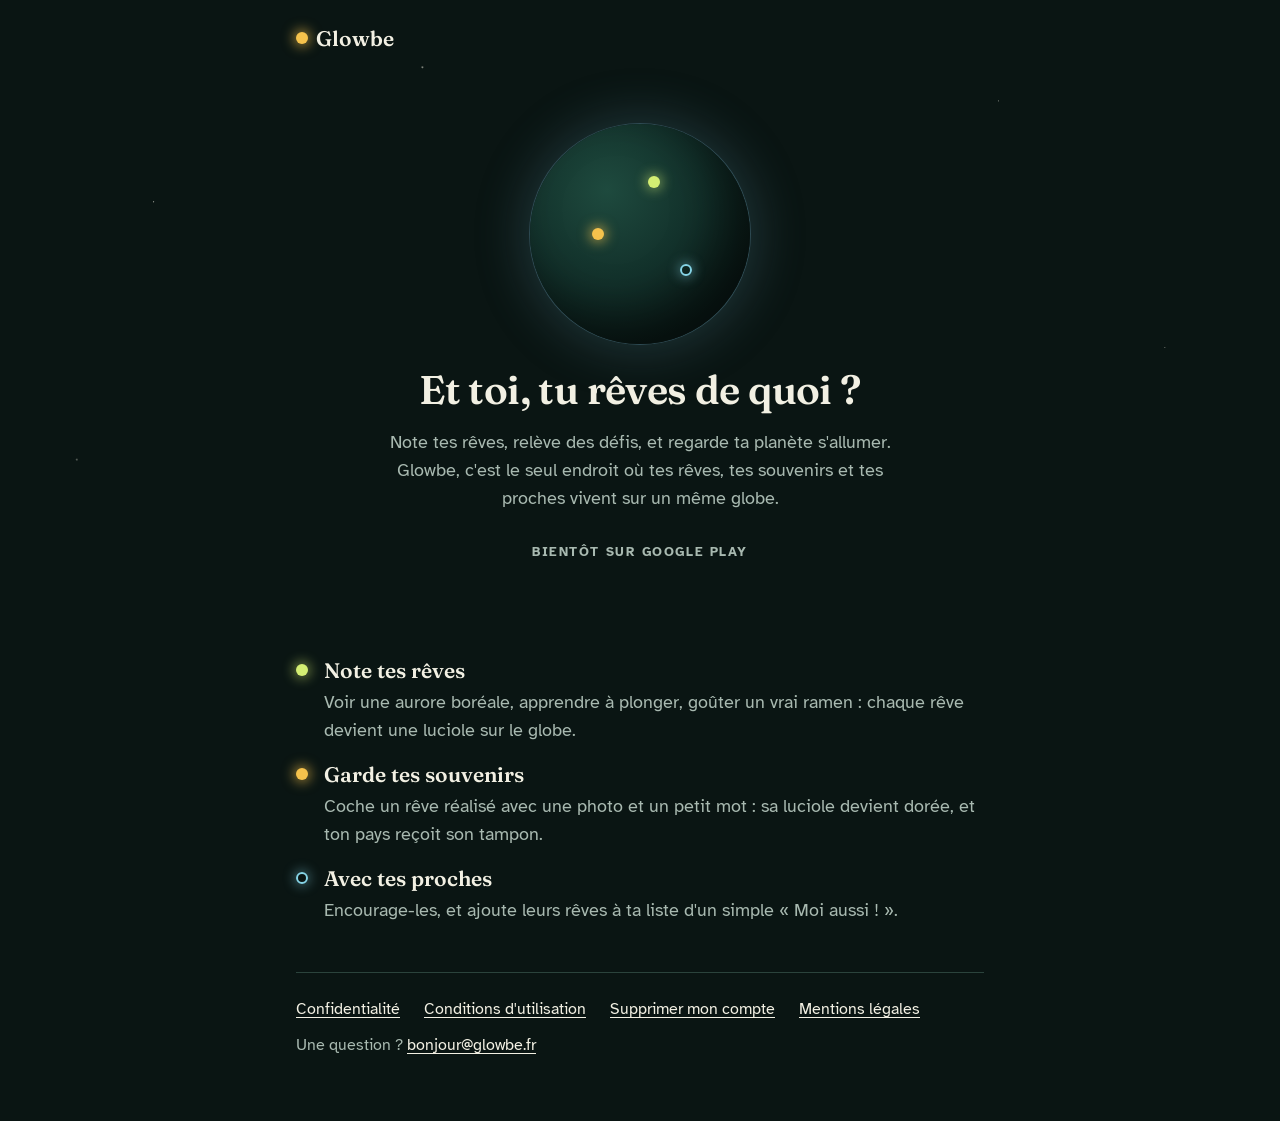
==== index.html @ 61c27f7b "Site glowbe.fr : accueil, confidentialité, conditions, suppression de compte, mentions légales Co-Au" ====
<!doctype html>
<html lang="fr">
<head>
  <meta charset="utf-8">
  <meta name="viewport" content="width=device-width, initial-scale=1">
  <title>Glowbe – Bucket list &amp; défis</title>
  <meta name="description" content="Glowbe, l'app de bucket list où tes rêves, tes souvenirs et tes proches vivent sur un même globe.">
  <link rel="icon" href="data:image/svg+xml,%3Csvg xmlns='http://www.w3.org/2000/svg' viewBox='0 0 32 32'%3E%3Crect width='32' height='32' rx='8' fill='%230A1513'/%3E%3Ccircle cx='16' cy='16' r='7' fill='%23F5C24C'/%3E%3C/svg%3E">
  <link rel="stylesheet" href="style.css">
</head>
<body>
  <div class="wrap">
    <header class="top">
      <a class="brand" href="./"><span class="firefly" aria-hidden="true"></span>Glowbe</a>
    </header>

    <main class="hero">
      <div class="globe" aria-hidden="true">
        <span class="firefly todo" style="top:52px;left:118px"></span>
        <span class="firefly" style="top:104px;left:62px"></span>
        <span class="firefly friend" style="top:140px;left:150px"></span>
      </div>
      <h1>Et toi, tu rêves de quoi&nbsp;?</h1>
      <p class="lead">Note tes rêves, relève des défis, et regarde ta planète s'allumer. Glowbe, c'est le seul endroit où tes rêves, tes souvenirs et tes proches vivent sur un même globe.</p>
      <p class="label">Bientôt sur Google Play</p>
    </main>

    <section class="features" aria-label="Ce que fait Glowbe">
      <div class="feature">
        <span class="firefly todo" aria-hidden="true"></span>
        <div><h3>Note tes rêves</h3><p>Voir une aurore boréale, apprendre à plonger, goûter un vrai ramen&nbsp;: chaque rêve devient une luciole sur le globe.</p></div>
      </div>
      <div class="feature">
        <span class="firefly" aria-hidden="true"></span>
        <div><h3>Garde tes souvenirs</h3><p>Coche un rêve réalisé avec une photo et un petit mot&nbsp;: sa luciole devient dorée, et ton pays reçoit son tampon.</p></div>
      </div>
      <div class="feature">
        <span class="firefly friend" aria-hidden="true"></span>
        <div><h3>Avec tes proches</h3><p>Encourage-les, et ajoute leurs rêves à ta liste d'un simple «&nbsp;Moi aussi&nbsp;!&nbsp;».</p></div>
      </div>
    </section>

    <footer class="foot">
      <nav aria-label="Informations">
        <a href="confidentialite/">Confidentialité</a>
        <a href="conditions/">Conditions d'utilisation</a>
        <a href="supprimer-mon-compte/">Supprimer mon compte</a>
        <a href="mentions-legales/">Mentions légales</a>
      </nav>
      <p>Une question&nbsp;? <a href="mailto:bonjour@glowbe.fr">bonjour@glowbe.fr</a></p>
    </footer>
  </div>
</body>
</html>
---- style.css ----
/* Site glowbe.fr : design system Clairière (design-system/project/tokens.json).
   Un seul thème, la nuit. Polices hébergées ici : aucune requête vers Google. */

@font-face { font-family: "Fraunces"; font-weight: 600; font-display: swap; src: url("fonts/Fraunces_600SemiBold.ttf") format("truetype"); }
@font-face { font-family: "Fraunces"; font-style: italic; font-weight: 400; font-display: swap; src: url("fonts/Fraunces_400Regular_Italic.ttf") format("truetype"); }
@font-face { font-family: "Atkinson Hyperlegible"; font-weight: 400; font-display: swap; src: url("fonts/AtkinsonHyperlegible_400Regular.ttf") format("truetype"); }
@font-face { font-family: "Atkinson Hyperlegible"; font-weight: 700; font-display: swap; src: url("fonts/AtkinsonHyperlegible_700Bold.ttf") format("truetype"); }

:root {
  color-scheme: dark;
  --bg: #0A1513;
  --bg-raised: #0F1D1A;
  --surface: #14241F;
  --surface-raised: #1C302A;
  --line: #2B433C;
  --line-strong: #4D6B61;
  --ink: #F2F0E3;
  --ink-muted: #A8B9B0;
  --firefly-todo: #D4EE73;
  --firefly-done: #F5C24C;
  --firefly-friend: #86D4E6;
  --on-glow: #16150A;
  --danger: #F2897A;

  --display: "Fraunces", Georgia, "Times New Roman", serif;
  --body: "Atkinson Hyperlegible", "Segoe UI", Roboto, system-ui, sans-serif;

  /* Espacements Clairière : 4, 8, 12, 16, 24, 32, 48 uniquement. */
  --space-1: 4px; --space-2: 8px; --space-3: 12px; --space-4: 16px;
  --space-5: 24px; --space-6: 32px; --space-7: 48px;
  --radius-md: 14px; --radius-lg: 22px; --radius-xl: 28px;
}

* { box-sizing: border-box; }

html { background: var(--bg); }

body {
  margin: 0;
  background:
    radial-gradient(1px 1px at 12% 18%, rgba(242,240,227,.7), transparent),
    radial-gradient(1px 1px at 78% 9%, rgba(242,240,227,.5), transparent),
    radial-gradient(1.5px 1.5px at 33% 6%, rgba(242,240,227,.6), transparent),
    radial-gradient(1px 1px at 91% 31%, rgba(242,240,227,.4), transparent),
    radial-gradient(1px 1px at 56% 22%, rgba(242,240,227,.5), transparent),
    radial-gradient(1.5px 1.5px at 6% 41%, rgba(242,240,227,.4), transparent),
    var(--bg);
  background-repeat: no-repeat;
  color: var(--ink);
  font: 400 18px/28px var(--body);
  -webkit-font-smoothing: antialiased;
}

a { color: var(--firefly-done); text-underline-offset: 3px; }
a:focus-visible, .button:focus-visible { outline: 3px solid var(--firefly-todo); outline-offset: 3px; border-radius: var(--radius-md); }

.wrap { max-width: 720px; margin: 0 auto; padding: 0 var(--space-4); }

/* En-tête */
.top { display: flex; align-items: center; justify-content: space-between; padding: var(--space-5) 0; }
.brand { display: inline-flex; align-items: center; gap: var(--space-2); color: var(--ink); text-decoration: none; font: 600 21px/28px var(--display); }
.firefly { width: 12px; height: 12px; border-radius: 50%; background: var(--firefly-done); box-shadow: 0 0 12px 3px rgba(245,194,76,.55); flex: none; }
.firefly.todo { background: var(--firefly-todo); box-shadow: 0 0 12px 3px rgba(212,238,115,.45); }
.firefly.friend { background: transparent; border: 2px solid var(--firefly-friend); box-shadow: 0 0 12px 2px rgba(134,212,230,.4); }

/* Titres et texte */
h1 { font: 600 34px/40px var(--display); letter-spacing: -0.01em; margin: var(--space-6) 0 var(--space-4); }
h2 { font: 600 26px/32px var(--display); margin: var(--space-7) 0 var(--space-3); }
h3 { font: 600 21px/28px var(--display); margin: var(--space-5) 0 var(--space-2); }
p, ul, ol { margin: 0 0 var(--space-4); }
li { margin-bottom: var(--space-2); }
strong { font-weight: 700; }
.muted { color: var(--ink-muted); }
.small { font-size: 16px; line-height: 24px; }
.label { font: 700 13px/16px var(--body); letter-spacing: .12em; text-transform: uppercase; color: var(--ink-muted); }

/* Cartes */
.card { background: var(--surface); border: 1px solid var(--line); border-radius: var(--radius-lg); padding: var(--space-5); margin: 0 0 var(--space-4); }
.card > :last-child { margin-bottom: 0; }
.card h3 { margin-top: 0; }

/* Tableau des services */
.table { width: 100%; border-collapse: collapse; margin: 0 0 var(--space-4); font-size: 16px; line-height: 24px; }
.table th, .table td { text-align: left; vertical-align: top; padding: var(--space-3) var(--space-2); border-bottom: 1px solid var(--line); }
.table th { font: 700 13px/16px var(--body); letter-spacing: .12em; text-transform: uppercase; color: var(--ink-muted); }

/* Bouton principal (doré) */
.button { display: inline-flex; align-items: center; justify-content: center; min-height: 56px; padding: 0 var(--space-6); border-radius: 999px; background: var(--firefly-done); color: var(--on-glow); font: 700 17px/24px var(--body); text-decoration: none; }

/* Accueil */
.hero { text-align: center; padding: var(--space-7) 0; }
.hero h1 { font-size: 40px; line-height: 44px; letter-spacing: -0.015em; margin-top: var(--space-5); }
.hero .lead { color: var(--ink-muted); max-width: 520px; margin: 0 auto var(--space-6); }
.globe { position: relative; width: 220px; height: 220px; margin: 0 auto; border-radius: 50%;
  background: radial-gradient(circle at 35% 30%, #1E4A3E 0%, #12302A 45%, #0B1B18 75%);
  box-shadow: 0 0 0 1px rgba(92,143,163,.35), 0 0 48px 8px rgba(92,143,163,.25), inset -24px -24px 48px rgba(0,0,0,.45); }
.globe .firefly { position: absolute; }
.features { display: grid; gap: var(--space-4); margin: var(--space-6) 0; }
.feature { display: flex; gap: var(--space-4); align-items: flex-start; }
.feature .firefly { margin-top: var(--space-2); }
.feature h3 { margin: 0 0 var(--space-1); }
.feature p { margin: 0; color: var(--ink-muted); }

/* Pied de page */
.foot { border-top: 1px solid var(--line); margin-top: var(--space-7); padding: var(--space-5) 0 var(--space-7); font-size: 16px; line-height: 24px; color: var(--ink-muted); }
.foot nav { display: flex; flex-wrap: wrap; gap: var(--space-2) var(--space-5); margin-bottom: var(--space-3); }
.foot a { color: var(--ink); }

@media (prefers-reduced-motion: no-preference) {
  .globe .firefly { animation: glow 3s ease-in-out infinite; }
  .globe .firefly:nth-child(2) { animation-delay: 1s; }
  .globe .firefly:nth-child(3) { animation-delay: 2s; }
  @keyframes glow { 50% { opacity: .55; } }
}
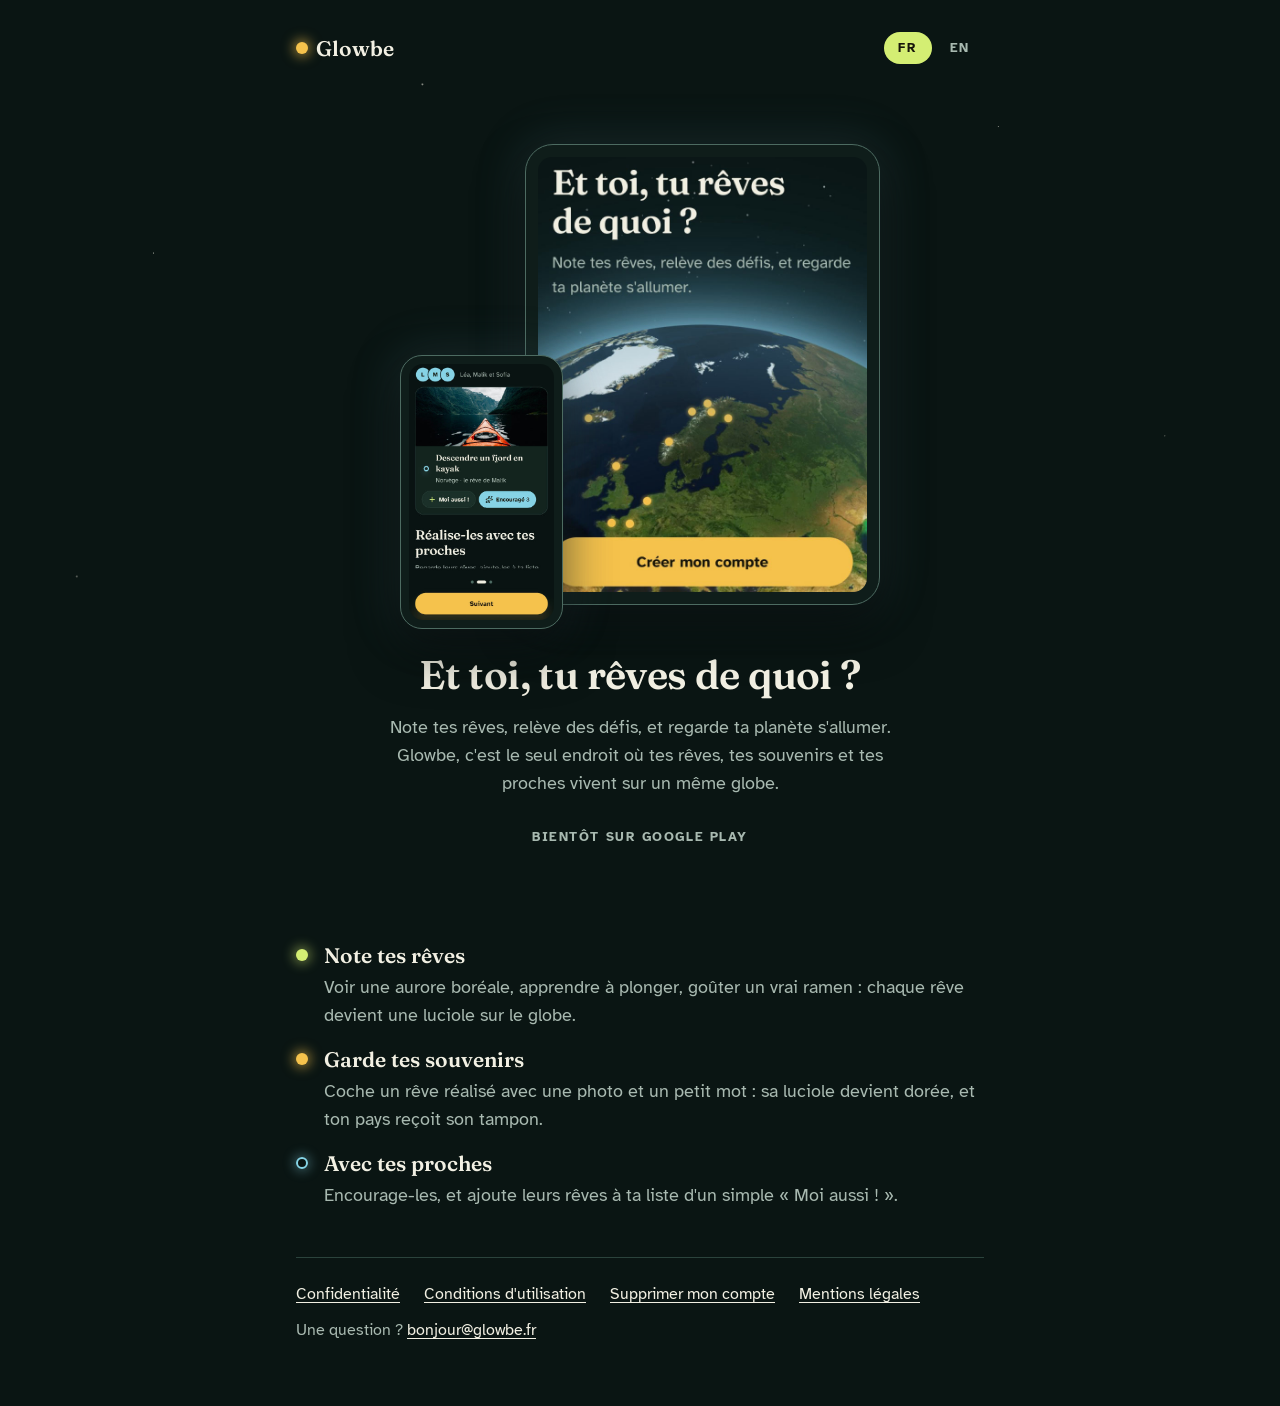
==== commit ebd572c4: "Site : montage tablette + téléphone (vraies captures), version anglaise, choix FR/EN Co-Authored-By:" ====
--- a/index.html
+++ b/index.html
@@ -6,19 +6,26 @@
   <title>Glowbe – Bucket list &amp; défis</title>
   <meta name="description" content="Glowbe, l'app de bucket list où tes rêves, tes souvenirs et tes proches vivent sur un même globe.">
   <link rel="icon" href="data:image/svg+xml,%3Csvg xmlns='http://www.w3.org/2000/svg' viewBox='0 0 32 32'%3E%3Crect width='32' height='32' rx='8' fill='%230A1513'/%3E%3Ccircle cx='16' cy='16' r='7' fill='%23F5C24C'/%3E%3C/svg%3E">
+  <link rel="alternate" hreflang="fr" href="https://glowbe.fr/">
+  <link rel="alternate" hreflang="en" href="https://glowbe.fr/en/">
   <link rel="stylesheet" href="style.css">
 </head>
 <body>
   <div class="wrap">
     <header class="top">
       <a class="brand" href="./"><span class="firefly" aria-hidden="true"></span>Glowbe</a>
+      <nav class="lang" aria-label="Langue"><a href="./" aria-current="true">FR</a><a href="en/" lang="en" hreflang="en">EN</a></nav>
     </header>
 
     <main class="hero">
-      <div class="globe" aria-hidden="true">
-        <span class="firefly todo" style="top:52px;left:118px"></span>
-        <span class="firefly" style="top:104px;left:62px"></span>
-        <span class="firefly friend" style="top:140px;left:150px"></span>
+      <!-- Une tablette et un téléphone devant, avec de vraies captures de l'app (21/10/2026). -->
+      <div class="devices">
+        <div class="device tablet">
+          <img src="img/accueil.jpg" width="720" height="952" alt="L'écran d'accueil de Glowbe : un globe satellite où brillent des lucioles dorées, sous la question « Et toi, tu rêves de quoi ? »">
+        </div>
+        <div class="device phone">
+          <img src="img/amis.jpg" width="450" height="795" alt="Le rêve d'un proche dans Glowbe : descendre un fjord en kayak, avec les boutons « Moi aussi ! » et « Encouragé »">
+        </div>
       </div>
       <h1>Et toi, tu rêves de quoi&nbsp;?</h1>
       <p class="lead">Note tes rêves, relève des défis, et regarde ta planète s'allumer. Glowbe, c'est le seul endroit où tes rêves, tes souvenirs et tes proches vivent sur un même globe.</p>
--- a/style.css
+++ b/style.css
@@ -91,9 +91,15 @@
 .hero { text-align: center; padding: var(--space-7) 0; }
 .hero h1 { font-size: 40px; line-height: 44px; letter-spacing: -0.015em; margin-top: var(--space-5); }
 .hero .lead { color: var(--ink-muted); max-width: 520px; margin: 0 auto var(--space-6); }
-.globe { position: relative; width: 220px; height: 220px; margin: 0 auto; border-radius: 50%;
-  background: radial-gradient(circle at 35% 30%, #1E4A3E 0%, #12302A 45%, #0B1B18 75%);
-  box-shadow: 0 0 0 1px rgba(92,143,163,.35), 0 0 48px 8px rgba(92,143,163,.25), inset -24px -24px 48px rgba(0,0,0,.45); }
+/* Tablette et téléphone : cadres sombres arrondis autour des captures, le téléphone posé
+   devant à gauche. La tablette donne la hauteur, le téléphone la chevauche. */
+.devices { position: relative; width: min(100%, 480px); margin: 0 auto; padding-bottom: var(--space-5); }
+.device { background: var(--bg-raised); border: 1px solid var(--line-strong); box-shadow: 0 24px 48px rgba(0,0,0,.5), 0 0 48px 4px rgba(92,143,163,.18); }
+.device img { display: block; width: 100%; height: auto; }
+.tablet { width: 74%; margin-left: auto; padding: var(--space-3); border-radius: var(--radius-xl); }
+.tablet img { border-radius: var(--radius-md); }
+.phone { position: absolute; left: 0; bottom: 0; width: 34%; padding: var(--space-2); border-radius: var(--radius-lg); }
+.phone img { border-radius: var(--radius-md); }
 .globe .firefly { position: absolute; }
 .features { display: grid; gap: var(--space-4); margin: var(--space-6) 0; }
 .feature { display: flex; gap: var(--space-4); align-items: flex-start; }
@@ -107,8 +113,11 @@
 .foot a { color: var(--ink); }
 
 @media (prefers-reduced-motion: no-preference) {
-  .globe .firefly { animation: glow 3s ease-in-out infinite; }
-  .globe .firefly:nth-child(2) { animation-delay: 1s; }
-  .globe .firefly:nth-child(3) { animation-delay: 2s; }
-  @keyframes glow { 50% { opacity: .55; } }
+  .phone { transition: transform .6s ease; }
+  .devices:hover .phone { transform: translateY(-4px); }
 }
+
+/* Choix de la langue (FR / EN), en haut à droite. */
+.lang { display: flex; gap: var(--space-1); }
+.lang a { display: inline-flex; align-items: center; justify-content: center; min-width: 48px; min-height: 48px; padding: 0 var(--space-2); border-radius: 999px; font: 700 13px/16px var(--body); letter-spacing: .12em; color: var(--ink-muted); text-decoration: none; }
+.lang a[aria-current="true"] { color: var(--on-glow); background: var(--firefly-todo); min-height: 32px; align-self: center; }
